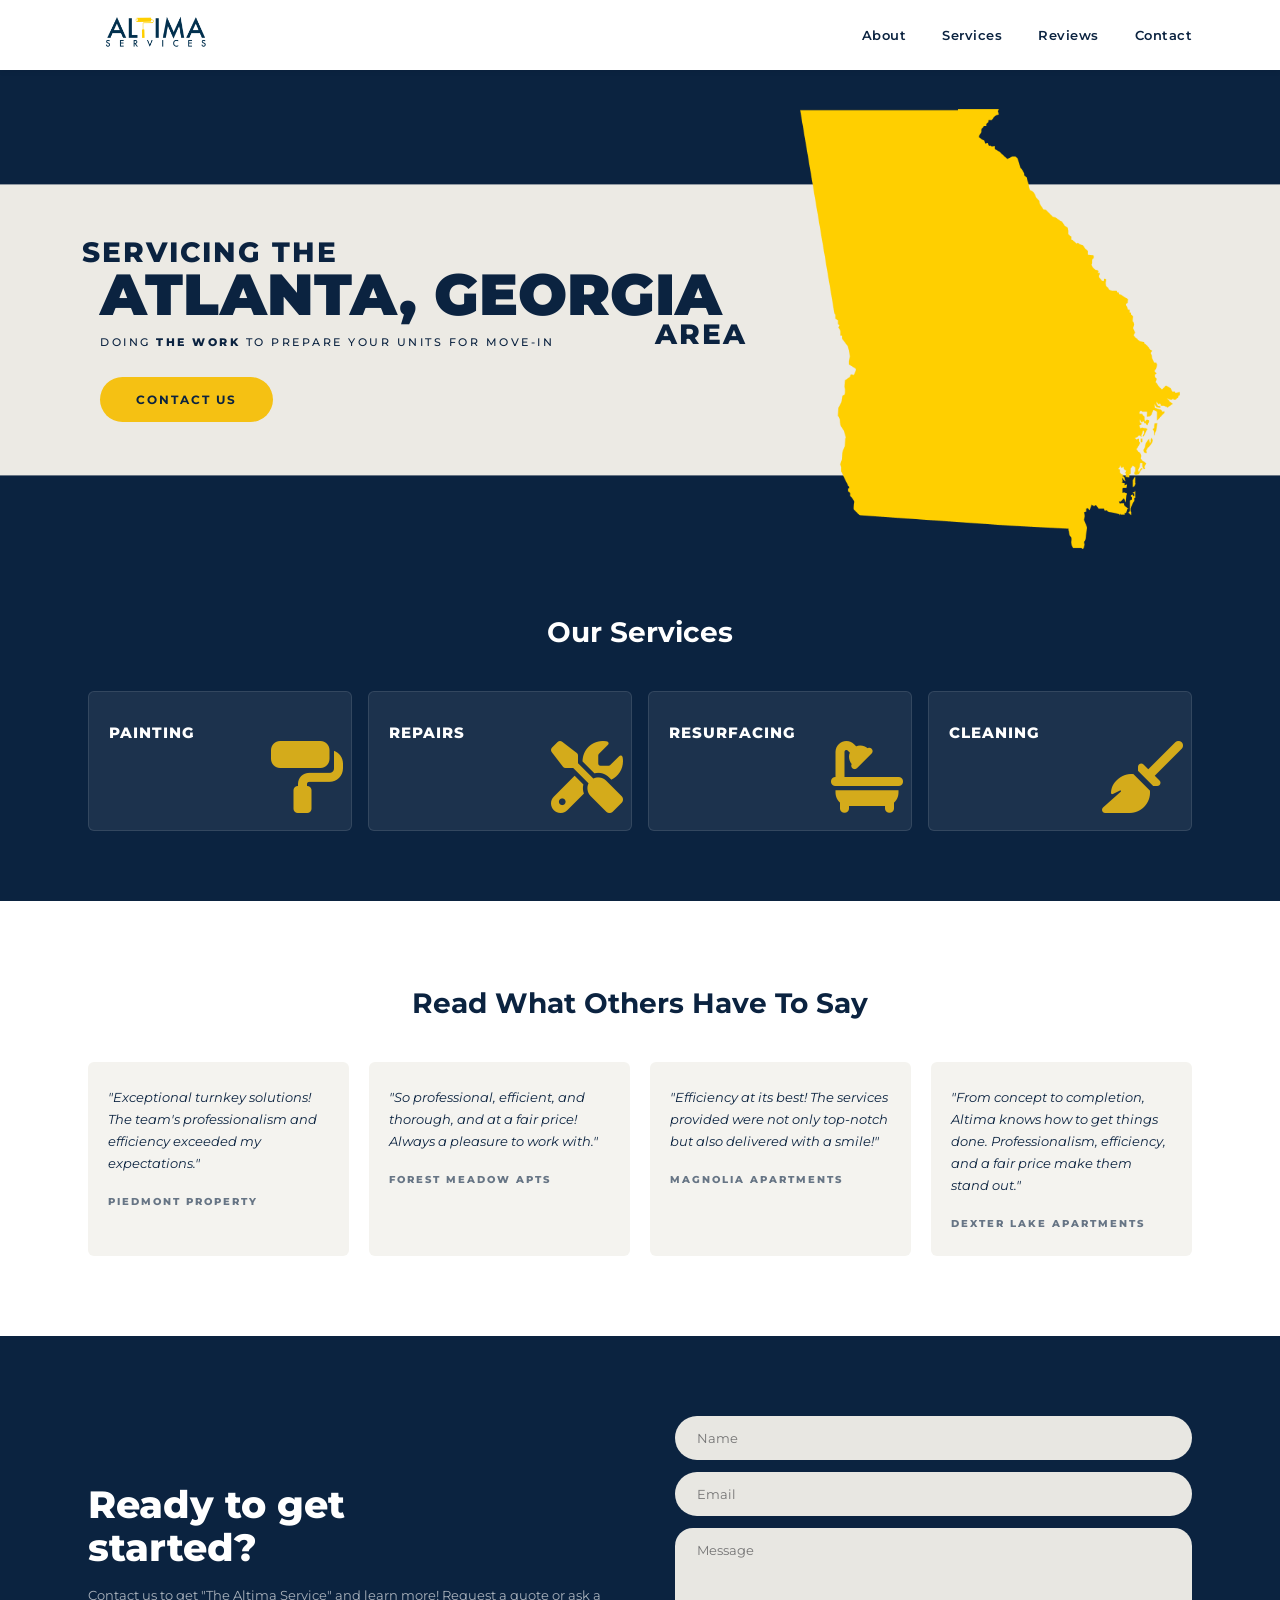
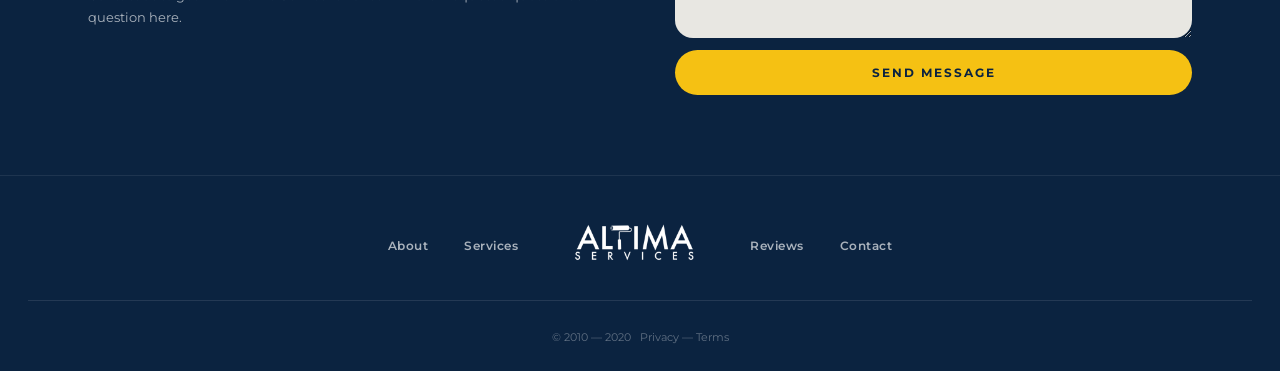
==== index.html @ 7bf71786 "Initial commit: Altima Services 4-page website HTML/CSS site for Atlanta apartment turnover company." ====
<!DOCTYPE html>
<html lang="en">
<head>
  <meta charset="UTF-8">
  <meta name="viewport" content="width=device-width, initial-scale=1.0">
  <title>Altima Services | Atlanta, Georgia</title>
  <link rel="preconnect" href="https://fonts.googleapis.com">
  <link rel="preconnect" href="https://fonts.gstatic.com" crossorigin>
  <link href="https://fonts.googleapis.com/css2?family=Montserrat:wght@400;500;600;700;800;900&display=swap" rel="stylesheet">
  <link rel="stylesheet" href="https://cdnjs.cloudflare.com/ajax/libs/font-awesome/6.5.0/css/all.min.css">
  <link rel="stylesheet" href="css/styles.css">
</head>
<body class="page-top">

  <!-- ===== NAVBAR ===== -->
  <nav class="navbar">
    <div class="nav-inner">
      <a href="index.html" class="nav-logo">
        <img src="brand_assets/AltimaLogo.svg" alt="Altima Services">
      </a>
      <button class="nav-toggle" id="navToggle" aria-label="Toggle menu">
        <span></span><span></span><span></span>
      </button>
      <ul class="nav-links" id="navLinks">
        <li><a href="about.html">About</a></li>
        <li><a href="services.html">Services</a></li>
        <li><a href="#reviews">Reviews</a></li>
        <li><a href="contact.html">Contact</a></li>
      </ul>
    </div>
  </nav>

  <!-- ===== HERO ===== -->
  <section class="hero">
    <div class="hero-inner">
      <div class="hero-text">
        <p class="hero-eyebrow">Servicing the</p>
        <h1 class="hero-title">Atlanta, Georgia</h1>
        <p class="hero-desc">Doing <strong>The Work</strong> to prepare your units for move-in</p>
        <a href="contact.html" class="btn-hero">Contact Us</a>
      </div>
      <div class="hero-map-col">
        <p class="hero-area">Area</p>
        <img src="brand_assets/georgia.png" alt="Georgia state map" class="georgia-img">
      </div>
    </div>
  </section>

  <!-- ===== OUR SERVICES (preview) ===== -->
  <section class="services-preview">
    <div class="container">
      <h2 class="section-heading">Our Services</h2>
      <div class="preview-grid">

        <div class="preview-card">
          <span class="preview-card-label">Painting</span>
          <span class="preview-card-icon">
            <i class="fas fa-paint-roller"></i>
          </span>
        </div>

        <div class="preview-card">
          <span class="preview-card-label">Repairs</span>
          <span class="preview-card-icon">
            <i class="fas fa-screwdriver-wrench"></i>
          </span>
        </div>

        <div class="preview-card">
          <span class="preview-card-label">Resurfacing</span>
          <span class="preview-card-icon">
            <i class="fas fa-bath"></i>
          </span>
        </div>

        <div class="preview-card">
          <span class="preview-card-label">Cleaning</span>
          <span class="preview-card-icon">
            <i class="fas fa-broom"></i>
          </span>
        </div>

      </div>
    </div>
  </section>

  <!-- ===== REVIEWS ===== -->
  <section class="reviews" id="reviews">
    <div class="container">
      <h2 class="section-heading section-heading-dark">Read What Others Have To Say</h2>
      <div class="reviews-grid">

        <div class="review-card">
          <p class="review-text">"Exceptional turnkey solutions! The team's professionalism and efficiency exceeded my expectations."</p>
          <p class="review-company">Piedmont Property</p>
        </div>

        <div class="review-card">
          <p class="review-text">"So professional, efficient, and thorough, and at a fair price! Always a pleasure to work with."</p>
          <p class="review-company">Forest Meadow Apts</p>
        </div>

        <div class="review-card">
          <p class="review-text">"Efficiency at its best! The services provided were not only top-notch but also delivered with a smile!"</p>
          <p class="review-company">Magnolia Apartments</p>
        </div>

        <div class="review-card">
          <p class="review-text">"From concept to completion, Altima knows how to get things done. Professionalism, efficiency, and a fair price make them stand out."</p>
          <p class="review-company">Dexter Lake Apartments</p>
        </div>

      </div>
    </div>
  </section>

  <!-- ===== CTA / CONTACT FORM ===== -->
  <section class="cta-section">
    <div class="container">
      <div class="cta-grid">
        <div class="cta-left">
          <h2 class="cta-title">Ready to get<br>started?</h2>
          <p class="cta-desc">Contact us to get "The Altima Service" and learn more! Request a quote or ask a question here.</p>
        </div>
        <form class="contact-form" action="mailto:altimapack@gmail.com" method="post" enctype="text/plain">
          <input class="form-input" type="text" name="name" placeholder="Name" required>
          <input class="form-input" type="email" name="email" placeholder="Email" required>
          <textarea class="form-input form-textarea" name="message" placeholder="Message" required></textarea>
          <button type="submit" class="btn-submit">Send Message</button>
        </form>
      </div>
    </div>
  </section>

  <!-- ===== FOOTER ===== -->
  <footer>
    <nav class="footer-nav">
      <a href="about.html">About</a>
      <a href="services.html">Services</a>
      <div class="footer-logo-wrap">
        <img src="brand_assets/AltimaLogo.svg" alt="Altima Services">
      </div>
      <a href="#reviews">Reviews</a>
      <a href="contact.html">Contact</a>
    </nav>
    <hr class="footer-divider">
    <p class="footer-copy">© 2010 — 2020 &nbsp; <a href="#">Privacy</a> — <a href="#">Terms</a></p>
  </footer>

  <script>
    const toggle = document.getElementById('navToggle');
    const links = document.getElementById('navLinks');
    toggle.addEventListener('click', () => links.classList.toggle('open'));
  </script>

</body>
</html>
---- css/styles.css ----
/* ===========================
   RESET & VARIABLES
   =========================== */
*, *::before, *::after {
  box-sizing: border-box;
  margin: 0;
  padding: 0;
}

:root {
  --navy: #0B2340;
  --navy-light: rgba(255,255,255,0.07);
  --yellow: #F5C113;
  --yellow-hover: #e0b00f;
  --white: #ffffff;
  --light-bg: #F4F3EF;
  --input-bg: #E8E7E2;
  --text-muted: rgba(255,255,255,0.65);
}

html {
  scroll-behavior: smooth;
}

body {
  font-family: 'Montserrat', sans-serif;
  color: var(--navy);
  background: var(--white);
  line-height: 1.6;
}

img { max-width: 100%; display: block; }
a { text-decoration: none; }
ul { list-style: none; }

/* ===========================
   SHARED UTILITIES
   =========================== */
.container {
  max-width: 1160px;
  margin: 0 auto;
  padding: 0 28px;
}

.btn {
  display: inline-block;
  padding: 13px 30px;
  border-radius: 4px;
  font-family: 'Montserrat', sans-serif;
  font-weight: 700;
  font-size: 12px;
  letter-spacing: 2px;
  text-transform: uppercase;
  cursor: pointer;
  border: none;
  transition: background 0.2s, color 0.2s;
}

.btn-yellow {
  background: var(--yellow);
  color: var(--navy);
}

.btn-yellow:hover {
  background: var(--yellow-hover);
}

/* ===========================
   NAVBAR
   =========================== */
.navbar {
  position: fixed;
  top: 0;
  left: 0;
  right: 0;
  z-index: 200;
  background: var(--white);
  box-shadow: 0 1px 6px rgba(0,0,0,0.08);
}

.nav-inner {
  max-width: 1160px;
  margin: 0 auto;
  padding: 0 28px;
  height: 70px;
  display: flex;
  align-items: center;
  justify-content: space-between;
}

.nav-logo img {
  height: 44px;
  width: auto;
}

.nav-links {
  display: flex;
  gap: 36px;
  align-items: center;
}

.nav-links a {
  color: var(--navy);
  font-weight: 600;
  font-size: 13px;
  letter-spacing: 0.5px;
  transition: color 0.2s;
}

.nav-links a:hover,
.nav-links a.active {
  color: var(--yellow);
}

/* hamburger */
.nav-toggle {
  display: none;
  flex-direction: column;
  gap: 5px;
  background: none;
  border: none;
  cursor: pointer;
  padding: 4px;
}

.nav-toggle span {
  display: block;
  width: 24px;
  height: 2px;
  background: var(--navy);
  border-radius: 2px;
  transition: all 0.3s;
}

/* ===========================
   PAGE OFFSET (for fixed nav)
   =========================== */
.page-top { padding-top: 70px; }

/* ===========================
   PAGE HEADERS (inner pages)
   =========================== */
.page-header {
  padding: 72px 0 56px;
  text-align: center;
  background: var(--white);
}

.page-header h1 {
  font-size: 48px;
  font-weight: 900;
  text-transform: uppercase;
  letter-spacing: 3px;
  color: var(--navy);
}

.page-header-dark {
  background: var(--navy);
}

.page-header-dark h1 {
  color: var(--white);
}

/* ===========================
   HERO — HOME
   =========================== */
.hero {
  position: relative;
  background: var(--navy);
  overflow: hidden;
  min-height: 520px;
}

/* Light horizontal stripe across the center */
.hero::before {
  content: '';
  position: absolute;
  top: 50%;
  left: 0;
  right: 0;
  height: 56%;
  transform: translateY(-50%);
  background: #ECEAE4;
  z-index: 0;
}

.hero-inner {
  position: relative;
  z-index: 1;
  max-width: 1160px;
  margin: 0 auto;
  padding: 0 40px;
  display: flex;
  align-items: stretch;
  min-height: 520px;
}

.hero-text {
  flex: 1;
  display: flex;
  flex-direction: column;
  justify-content: center;
  padding: 56px 0;
}

.hero-eyebrow {
  color: var(--navy);
  font-size: 28px;
  font-weight: 800;
  letter-spacing: 2px;
  text-transform: uppercase;
  line-height: 1;
  margin-bottom: 0;
  margin-left: -18px;
}

.hero-title {
  color: var(--navy);
  font-size: 58px;
  font-weight: 900;
  text-transform: uppercase;
  line-height: 1;
  margin-bottom: 10px;
  white-space: nowrap;
}

.hero-desc {
  color: var(--navy);
  font-size: 11px;
  font-weight: 500;
  letter-spacing: 2.5px;
  text-transform: uppercase;
  margin-bottom: 26px;
}

.hero-desc strong {
  font-weight: 800;
}

.btn-hero {
  display: inline-block;
  background: var(--yellow);
  color: var(--navy);
  padding: 13px 36px;
  border-radius: 50px;
  font-family: 'Montserrat', sans-serif;
  font-weight: 700;
  font-size: 12px;
  letter-spacing: 2px;
  text-transform: uppercase;
  text-decoration: none;
  align-self: flex-start;
  transition: background 0.2s;
}

.btn-hero:hover {
  background: var(--yellow-hover);
}

/* Right column: Georgia map + AREA label */
.hero-map-col {
  flex: 0 0 380px;
  position: relative;
  align-self: stretch;
}

/* "AREA" sits just below the "GEORGIA" heading line, aligned under last A of ATLANTA */
.hero-area {
  position: absolute;
  top: 48%;
  left: -145px;
  color: var(--navy);
  font-size: 28px;
  font-weight: 800;
  text-transform: uppercase;
  letter-spacing: 2px;
  line-height: 1;
  z-index: 2;
}

/* Georgia map fills the full column height */
.georgia-img {
  position: absolute;
  inset: 0;
  width: 100%;
  height: 100%;
  object-fit: contain;
  object-position: center center;
}

/* ===========================
   SERVICES PREVIEW — HOME
   =========================== */
.services-preview {
  background: var(--navy);
  padding: 20px 0 70px;
}

.section-heading {
  font-size: 28px;
  font-weight: 700;
  text-align: center;
  margin-bottom: 36px;
  color: var(--white);
}

.section-heading-dark {
  color: var(--navy);
}

.preview-grid {
  display: grid;
  grid-template-columns: repeat(4, 1fr);
  gap: 16px;
}

.preview-card {
  background: var(--navy-light);
  border: 1px solid rgba(255,255,255,0.1);
  border-radius: 6px;
  padding: 28px 20px 24px;
  position: relative;
  overflow: hidden;
  min-height: 140px;
  transition: border-color 0.2s;
}

.preview-card:hover {
  border-color: var(--yellow);
}

.preview-card-label {
  color: var(--white);
  font-size: 15px;
  font-weight: 800;
  text-transform: uppercase;
  letter-spacing: 1px;
  position: relative;
  z-index: 1;
}

.preview-card-icon {
  position: absolute;
  bottom: 16px;
  right: 8px;
  font-size: 72px;
  color: var(--yellow);
  opacity: 0.85;
  line-height: 1;
}

/* ===========================
   REVIEWS — HOME
   =========================== */
.reviews {
  background: var(--white);
  padding: 80px 0;
}

.reviews-grid {
  display: grid;
  grid-template-columns: repeat(4, 1fr);
  gap: 20px;
}

.review-card {
  background: var(--light-bg);
  border-radius: 6px;
  padding: 24px 20px;
}

.review-text {
  font-size: 13px;
  line-height: 1.7;
  color: var(--navy);
  font-style: italic;
  margin-bottom: 20px;
}

.review-company {
  font-size: 10px;
  font-weight: 800;
  letter-spacing: 2px;
  text-transform: uppercase;
  color: var(--navy);
  opacity: 0.6;
}

/* ===========================
   CTA / CONTACT FORM (shared)
   =========================== */
.cta-section {
  background: var(--navy);
  padding: 80px 0;
}

.cta-grid {
  display: grid;
  grid-template-columns: 1fr 1fr;
  gap: 70px;
  align-items: center;
}

.cta-title {
  color: var(--white);
  font-size: 38px;
  font-weight: 800;
  line-height: 1.15;
  margin-bottom: 14px;
}

.cta-desc {
  color: var(--text-muted);
  font-size: 13px;
  line-height: 1.7;
}

.contact-form {
  display: flex;
  flex-direction: column;
  gap: 12px;
}

.form-input {
  width: 100%;
  padding: 14px 22px;
  border-radius: 30px;
  border: none;
  background: var(--input-bg);
  font-family: 'Montserrat', sans-serif;
  font-size: 13px;
  color: var(--navy);
  outline: none;
  transition: background 0.2s;
}

.form-input:focus {
  background: var(--white);
}

.form-textarea {
  border-radius: 18px;
  resize: vertical;
  min-height: 110px;
}

.btn-submit {
  width: 100%;
  padding: 15px;
  background: var(--yellow);
  color: var(--navy);
  font-family: 'Montserrat', sans-serif;
  font-weight: 700;
  font-size: 12px;
  letter-spacing: 2px;
  text-transform: uppercase;
  border: none;
  border-radius: 30px;
  cursor: pointer;
  transition: background 0.2s;
}

.btn-submit:hover {
  background: var(--yellow-hover);
}

/* ===========================
   FOOTER
   =========================== */
footer {
  background: var(--navy);
  padding: 44px 0 24px;
  border-top: 1px solid rgba(255,255,255,0.08);
}

.footer-nav {
  display: flex;
  justify-content: center;
  align-items: center;
  gap: 36px;
  margin-bottom: 28px;
  flex-wrap: wrap;
}

.footer-nav a {
  color: rgba(255,255,255,0.65);
  font-size: 12px;
  font-weight: 600;
  letter-spacing: 0.5px;
  transition: color 0.2s;
}

.footer-nav a:hover { color: var(--white); }

.footer-logo-wrap img {
  height: 52px;
  width: auto;
  filter: brightness(0) invert(1);
}

.footer-divider {
  border: none;
  border-top: 1px solid rgba(255,255,255,0.1);
  margin: 0 28px 28px;
}

.footer-social {
  display: flex;
  justify-content: center;
  gap: 12px;
  margin-bottom: 24px;
}

.social-icon {
  width: 40px;
  height: 40px;
  border: 1.5px solid rgba(255,255,255,0.35);
  border-radius: 50%;
  display: flex;
  align-items: center;
  justify-content: center;
  color: rgba(255,255,255,0.55);
  font-size: 14px;
  transition: all 0.2s;
}

.social-icon:hover {
  border-color: var(--white);
  color: var(--white);
}

.footer-copy {
  text-align: center;
  color: rgba(255,255,255,0.35);
  font-size: 11px;
}

.footer-copy a {
  color: rgba(255,255,255,0.35);
  transition: color 0.2s;
}

.footer-copy a:hover { color: rgba(255,255,255,0.7); }

/* ===========================
   SERVICES PAGE
   =========================== */
.services-detail {
  background: var(--white);
  padding: 60px 0;
}

.services-detail-grid {
  display: grid;
  grid-template-columns: 1fr 1fr;
  gap: 22px;
}

.service-detail-card {
  background: var(--navy);
  border-radius: 8px;
  padding: 36px 32px;
  display: flex;
  align-items: flex-start;
  justify-content: space-between;
  gap: 16px;
}

.sdc-content { flex: 1; }

.sdc-title {
  color: var(--white);
  font-size: 18px;
  font-weight: 900;
  text-transform: uppercase;
  letter-spacing: 1.5px;
  margin-bottom: 14px;
}

.sdc-body {
  color: rgba(255,255,255,0.72);
  font-size: 13px;
  line-height: 1.75;
}

.sdc-body ul { padding-left: 2px; }
.sdc-body li::before { content: '• '; color: var(--white); }

.sdc-icon {
  font-size: 68px;
  color: var(--yellow);
  flex-shrink: 0;
  line-height: 1;
}

.services-photos {
  background: var(--navy);
  padding: 60px 0;
}

.photos-grid {
  display: grid;
  grid-template-columns: 1fr 1fr;
  gap: 16px;
}

.photo-slot {
  height: 260px;
  background: rgba(255,255,255,0.07);
  border-radius: 6px;
  border: 1px dashed rgba(255,255,255,0.15);
  display: flex;
  align-items: center;
  justify-content: center;
  color: rgba(255,255,255,0.25);
  font-size: 12px;
  font-weight: 600;
  letter-spacing: 1px;
  text-transform: uppercase;
}

/* ===========================
   ABOUT PAGE
   =========================== */
.about-content {
  background: var(--white);
  padding: 70px 0;
}

.about-grid {
  display: grid;
  grid-template-columns: 1fr 1fr;
  gap: 64px;
  align-items: center;
  margin-bottom: 52px;
}

.about-text p {
  font-size: 15px;
  line-height: 1.8;
  color: var(--navy);
}

.about-img-slot {
  border-radius: 8px;
  overflow: hidden;
  background: var(--light-bg);
  height: 340px;
  display: flex;
  align-items: center;
  justify-content: center;
  color: rgba(11,35,64,0.3);
  font-size: 12px;
  font-weight: 600;
  letter-spacing: 1px;
  text-transform: uppercase;
}

.about-quote {
  border: 2px solid var(--navy);
  border-radius: 6px;
  padding: 30px 40px;
}

.about-quote h3 {
  font-size: 20px;
  font-weight: 700;
  color: var(--navy);
  margin-bottom: 6px;
}

.about-quote p {
  font-size: 14px;
  color: rgba(11,35,64,0.65);
}

/* ===========================
   CONTACT PAGE
   =========================== */
.contact-body {
  background: var(--navy);
  padding: 70px 0 90px;
}

.contact-body-grid {
  display: grid;
  grid-template-columns: 1fr 1fr;
  gap: 80px;
  align-items: start;
}

.contact-info-heading {
  color: var(--white);
  font-size: 38px;
  font-weight: 800;
  line-height: 1.2;
  margin-bottom: 32px;
}

.contact-info-line {
  color: var(--white);
  font-size: 15px;
  margin-bottom: 6px;
  font-weight: 500;
}

.contact-info-line a {
  color: var(--yellow);
  font-weight: 600;
}

/* ===========================
   RESPONSIVE
   =========================== */
@media (max-width: 900px) {
  .preview-grid { grid-template-columns: repeat(2, 1fr); }
  .reviews-grid { grid-template-columns: repeat(2, 1fr); }
  .services-detail-grid { grid-template-columns: 1fr; }
  .photos-grid { grid-template-columns: 1fr; }
  .about-grid { grid-template-columns: 1fr; gap: 40px; }
  .contact-body-grid { grid-template-columns: 1fr; gap: 48px; }
  .cta-grid { grid-template-columns: 1fr; gap: 44px; }
  .hero-inner { flex-direction: column; align-items: center; min-height: unset; }
  .hero-text { padding: 40px 0 20px; text-align: center; align-items: center; }
  .hero-title { font-size: 40px; white-space: normal; text-align: center; }
  .hero-map-col { flex: none; width: 240px; height: 270px; }
  .hero-area { font-size: 36px; top: 65%; left: -10px; }
}

@media (max-width: 640px) {
  .nav-links { display: none; }
  .nav-toggle { display: flex; }
  .nav-links.open {
    display: flex;
    flex-direction: column;
    position: absolute;
    top: 70px;
    left: 0; right: 0;
    background: var(--white);
    padding: 20px 28px 28px;
    box-shadow: 0 4px 12px rgba(0,0,0,0.1);
    gap: 18px;
  }
  .preview-grid { grid-template-columns: 1fr 1fr; }
  .reviews-grid { grid-template-columns: 1fr; }
  .hero-title { font-size: 34px; }
  .page-header h1 { font-size: 36px; }
  .cta-title { font-size: 28px; }
}
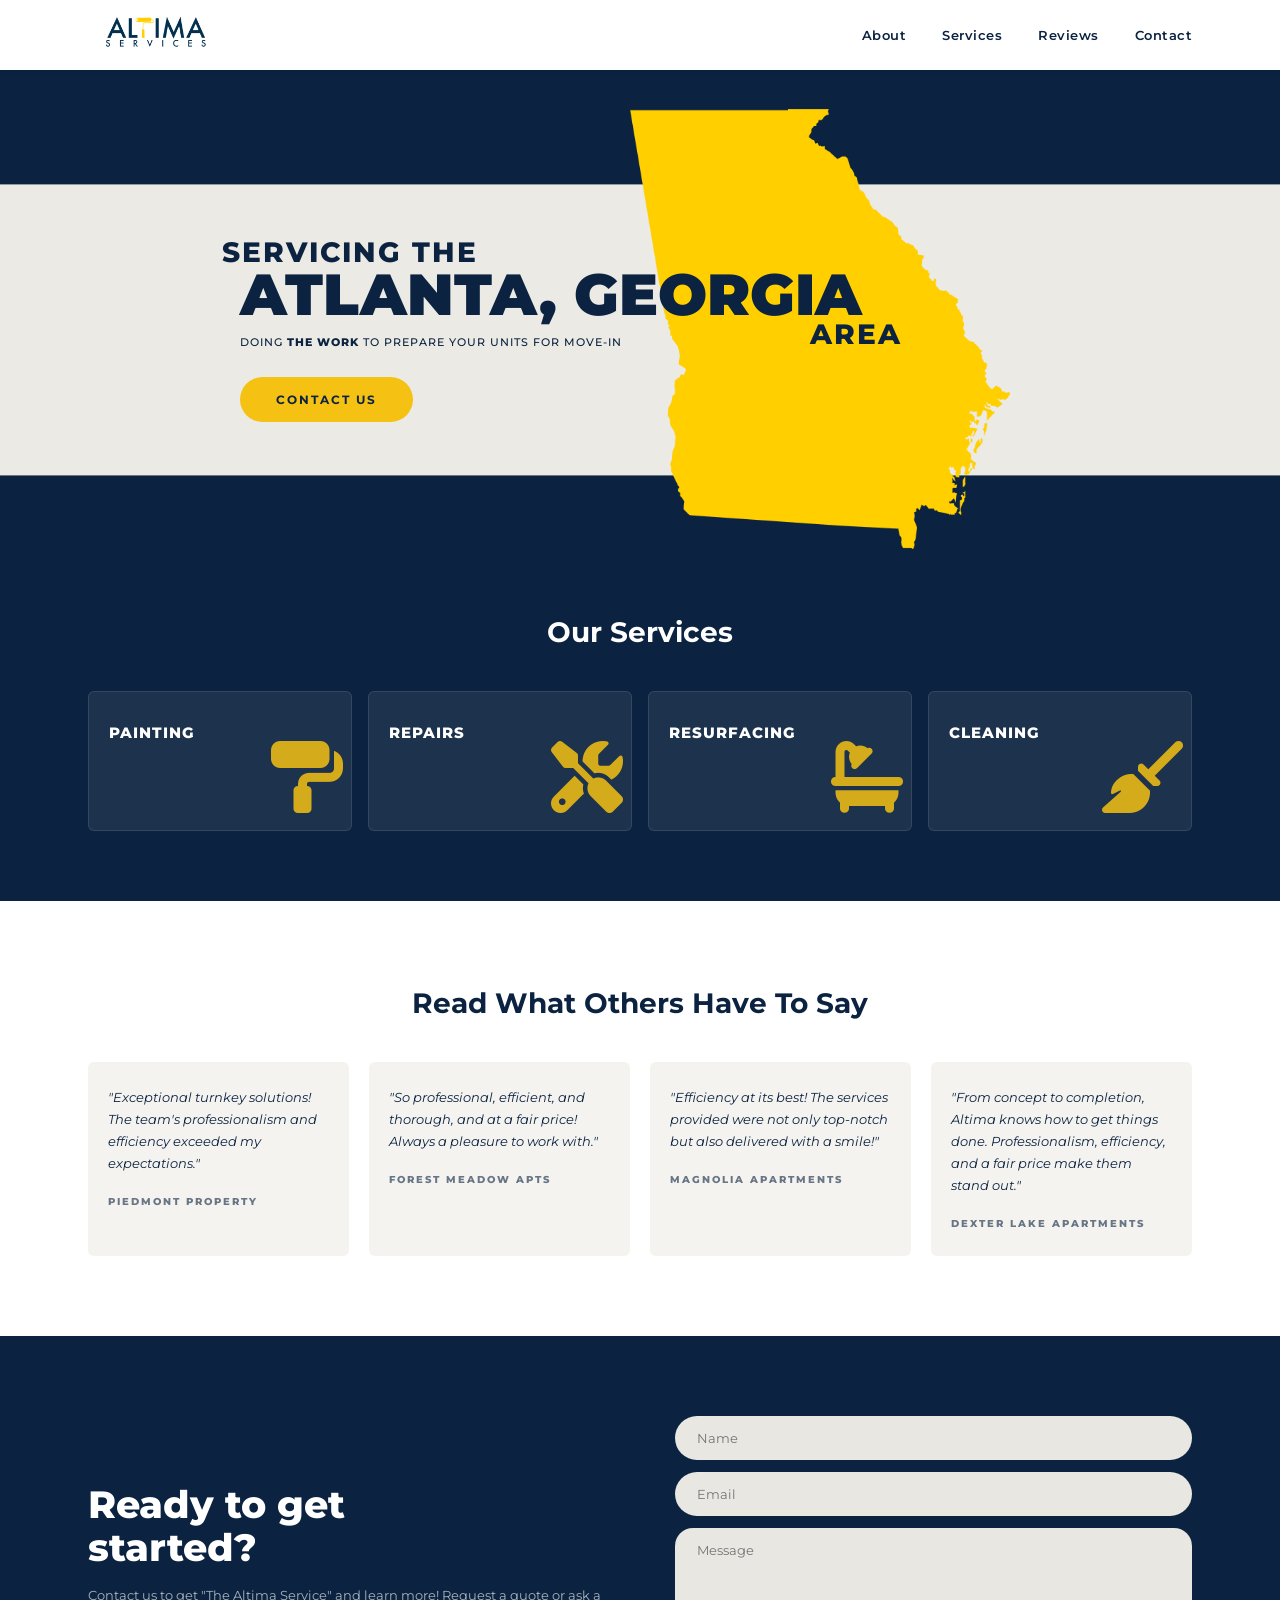
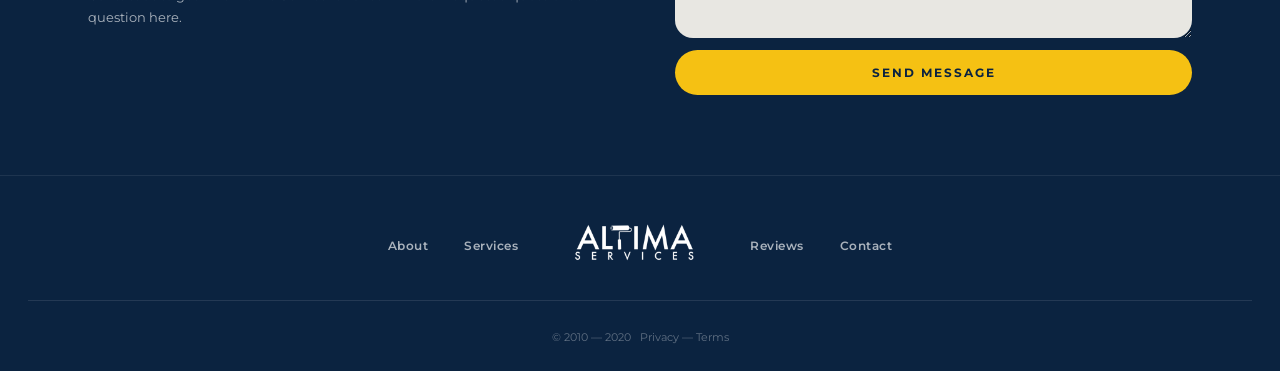
==== commit fad6a6e0: "Mobile hero responsive: full-width dark layout, centered text, hide map Remove Georgia image on mobi" ====
--- a/index.html
+++ b/index.html
@@ -36,7 +36,8 @@
       <div class="hero-text">
         <p class="hero-eyebrow">Servicing the</p>
         <h1 class="hero-title">Atlanta, Georgia</h1>
-        <p class="hero-desc">Doing <strong>The Work</strong> to prepare your units for move-in</p>
+        <p class="hero-area-mobile">Area</p>
+        <p class="hero-desc">Doing <strong>The Work</strong> to prepare<br class="hero-br"> your units for move-in</p>
         <a href="contact.html" class="btn-hero">Contact Us</a>
       </div>
       <div class="hero-map-col">
--- a/css/styles.css
+++ b/css/styles.css
@@ -202,6 +202,10 @@
   flex-direction: column;
   justify-content: center;
   padding: 56px 0;
+  position: relative;
+  z-index: 2;
+  max-width: 700px;
+  margin-left: 140px;
 }
 
 .hero-eyebrow {
@@ -229,7 +233,7 @@
   color: var(--navy);
   font-size: 11px;
   font-weight: 500;
-  letter-spacing: 2.5px;
+  letter-spacing: 1px;
   text-transform: uppercase;
   margin-bottom: 26px;
 }
@@ -258,18 +262,27 @@
   background: var(--yellow-hover);
 }
 
+.hero-br { display: none; }
+
+.hero-area-mobile {
+  display: none;
+}
+
 /* Right column: Georgia map + AREA label */
 .hero-map-col {
-  flex: 0 0 380px;
-  position: relative;
-  align-self: stretch;
+  position: absolute;
+  right: 210px;
+  top: 0;
+  bottom: 0;
+  width: 380px;
+  z-index: 1;
 }
 
 /* "AREA" sits just below the "GEORGIA" heading line, aligned under last A of ATLANTA */
 .hero-area {
   position: absolute;
   top: 48%;
-  left: -145px;
+  left: 180px;
   color: var(--navy);
   font-size: 28px;
   font-weight: 800;
@@ -286,7 +299,7 @@
   width: 100%;
   height: 100%;
   object-fit: contain;
-  object-position: center center;
+  object-position: left center;
 }
 
 /* ===========================
@@ -721,11 +734,26 @@
   .about-grid { grid-template-columns: 1fr; gap: 40px; }
   .contact-body-grid { grid-template-columns: 1fr; gap: 48px; }
   .cta-grid { grid-template-columns: 1fr; gap: 44px; }
-  .hero-inner { flex-direction: column; align-items: center; min-height: unset; }
-  .hero-text { padding: 40px 0 20px; text-align: center; align-items: center; }
-  .hero-title { font-size: 40px; white-space: normal; text-align: center; }
-  .hero-map-col { flex: none; width: 240px; height: 270px; }
-  .hero-area { font-size: 36px; top: 65%; left: -10px; }
+  .hero { min-height: unset; }
+  .hero::before { display: none; }
+  .hero-inner { flex-direction: column; align-items: center; min-height: unset; padding: 0 28px; }
+  .hero-text { flex: none; width: 100%; margin-left: 0; max-width: none; padding: 48px 0 52px; text-align: center; align-items: center; }
+  .hero-eyebrow { margin-left: 0; font-size: 26px; color: rgba(255,255,255,0.75); }
+  .hero-title { font-size: 52px; white-space: normal; color: var(--white); }
+  .hero-desc { color: rgba(255,255,255,0.75); font-size: 13px; }
+  .hero-map-col { display: none; }
+  .hero-br { display: none; }
+  .btn-hero { align-self: center; }
+  .hero-area-mobile {
+    display: block;
+    color: var(--white);
+    font-size: 32px;
+    font-weight: 800;
+    text-transform: uppercase;
+    letter-spacing: 2px;
+    margin-top: -16px;
+    margin-bottom: 10px;
+  }
 }
 
 @media (max-width: 640px) {
@@ -744,7 +772,7 @@
   }
   .preview-grid { grid-template-columns: 1fr 1fr; }
   .reviews-grid { grid-template-columns: 1fr; }
-  .hero-title { font-size: 34px; }
+  .hero-title { font-size: 48px; }
   .page-header h1 { font-size: 36px; }
   .cta-title { font-size: 28px; }
 }
